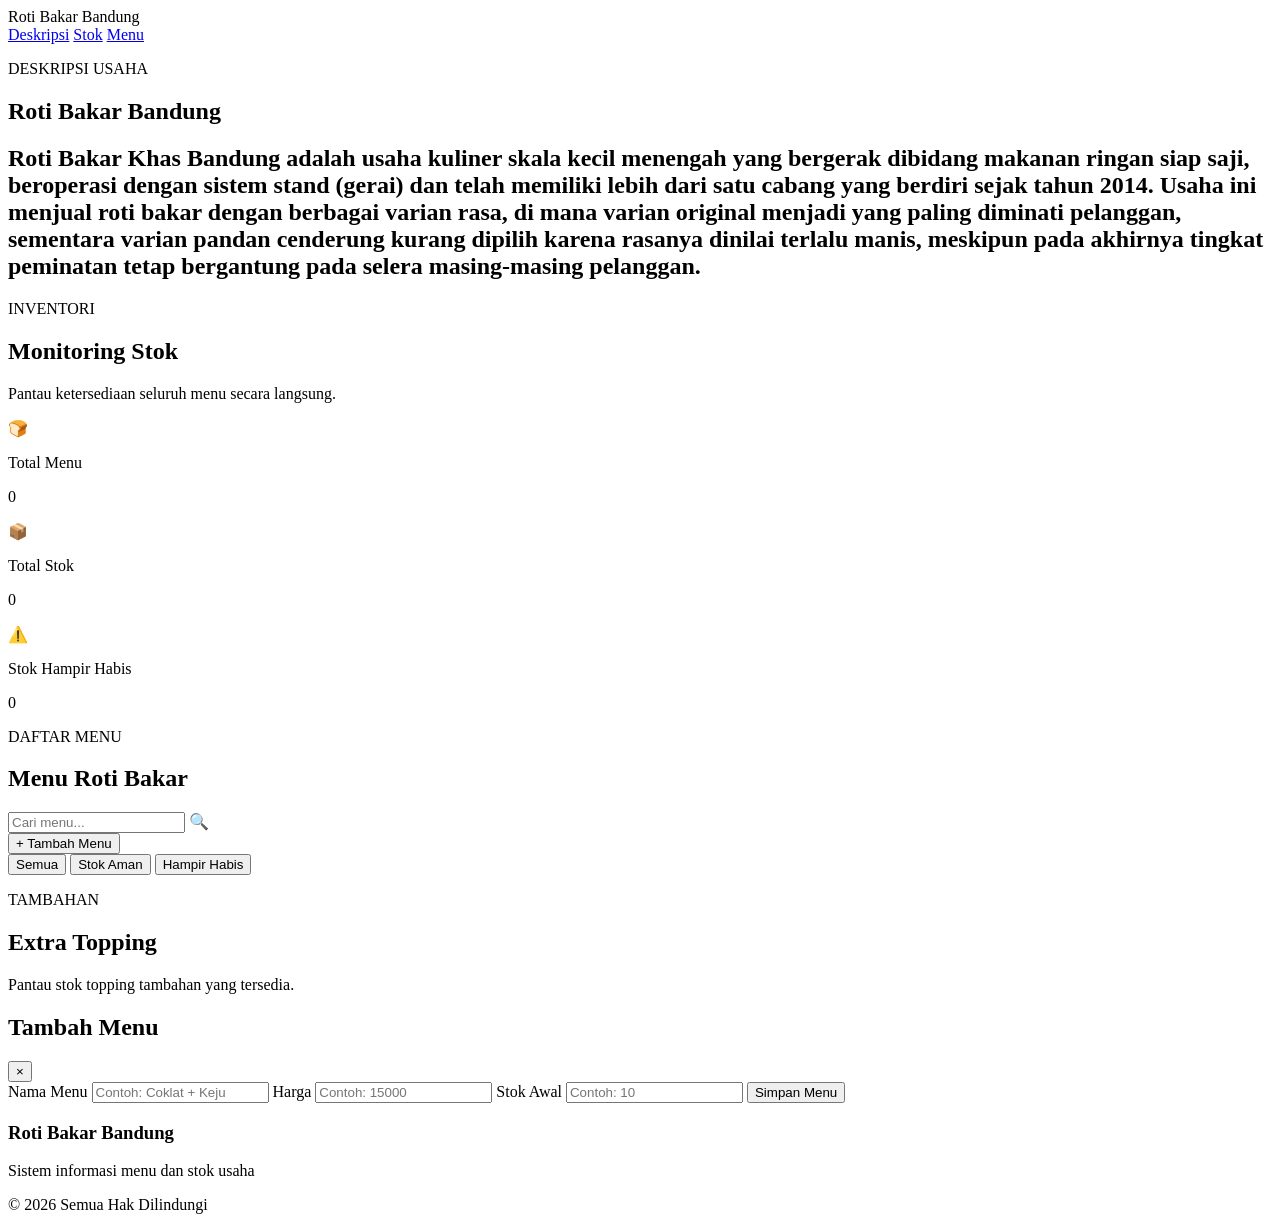
==== index.html @ cfc82fd6 "Rename Index.html to index.html" ====
<!DOCTYPE html>
<html lang="id">

<head>
    <meta charset="UTF-8">
    <meta name="viewport" content="width=device-width, initial-scale=1.0">

    <title>Roti Bakar Bandung - Sistem Stok</title>

    <link rel="stylesheet" href="style.css">
</head>

<body>

    <!-- NAVBAR -->
    <nav class="navbar">

        <div class="logo">
            Roti Bakar Bandung
        </div>

        <div class="nav-menu">
            <a href="#deskripsi">Deskripsi</a>
            <a href="#stok">Stok</a>
            <a href="#menu">Menu</a>
        </div>

    </nav>


    <!-- =========================
         DESKRIPSI USAHA
    ========================== -->

    <section class="intro" id="deskripsi">

        <div class="intro-content">

            <p class="label">
                DESKRIPSI USAHA
            </p>

            <h1>
                Roti Bakar Bandung
            </h1>

            <h2>
                Roti Bakar Khas Bandung adalah usaha kuliner skala kecil menengah yang bergerak dibidang makanan ringan siap saji, beroperasi dengan sistem stand (gerai) dan telah memiliki lebih dari satu cabang yang berdiri sejak tahun 2014. Usaha ini menjual roti bakar dengan berbagai varian rasa, di mana varian original menjadi yang paling diminati pelanggan, sementara varian pandan cenderung kurang dipilih karena rasanya dinilai terlalu manis, meskipun pada akhirnya tingkat peminatan tetap bergantung pada selera masing-masing pelanggan.
            </h2>

            </div>

        </div>

</section>

<main>

        <!-- =========================
             MONITORING STOK
        ========================== -->

        <section
            class="stok-section"
            id="stok">

            <div class="section-header">

                <p class="subjudul">
                    INVENTORI
                </p>

                <h2>
                    Monitoring Stok
                </h2>

                <p class="section-description">
                    Pantau ketersediaan seluruh menu secara langsung.
                </p>

            </div>


            <!-- RINGKASAN -->

            <section class="ringkasan">

                <div class="box">

                    <div class="icon">
                        🍞
                    </div>

                    <div>

                        <p class="judul-box">
                            Total Menu
                        </p>

                        <p id="totalMenu">
                            0
                        </p>

                    </div>

                </div>


                <div class="box">

                    <div class="icon">
                        📦
                    </div>

                    <div>

                        <p class="judul-box">
                            Total Stok
                        </p>

                        <p id="totalStok">
                            0
                        </p>

                    </div>

                </div>


                <div class="box peringatan">

                    <div class="icon">
                        ⚠️
                    </div>

                    <div>

                        <p class="judul-box">
                            Stok Hampir Habis
                        </p>

                        <p id="stokHabis">
                            0
                        </p>

                    </div>

                </div>

            </section>


            <!-- =========================
                 MENU
            ========================== -->

            <section
                class="bagian-menu"
                id="menu">

                <div class="menu-header">

                    <div>

                        <p class="subjudul">
                            DAFTAR MENU
                        </p>

                        <h2>
                            Menu Roti Bakar
                        </h2>

                    </div>


                    <div class="kanan-header">

                        <div class="search-box">

                            <input
                                type="text"
                                id="searchInput"
                                placeholder="Cari menu..."
                            >

                            <span>
                                🔍
                            </span>

                        </div>


                        <button
                            class="btn-tambah"
                            onclick="bukaForm()">

                            + Tambah Menu

                        </button>

                    </div>

                </div>


                <!-- FILTER -->

                <div class="kategori">

                    <button
                        class="kategori-btn aktif"
                        onclick="filterMenu('Semua', this)">

                        Semua

                    </button>


                    <button
                        class="kategori-btn"
                        onclick="filterMenu('Aman', this)">

                        Stok Aman

                    </button>


                    <button
                        class="kategori-btn"
                        onclick="filterMenu('Rendah', this)">

                        Hampir Habis

                    </button>

                </div>


                <!-- DAFTAR MENU -->

                <section id="daftarMenu">
                </section>


                <!-- EXTRA TOPPING -->

                <section class="extra-topping">

    <div class="extra-header">

        <p class="subjudul">
            TAMBAHAN
        </p>

        <h2>
            Extra Topping
        </h2>

        <p class="section-description">
            Pantau stok topping tambahan yang tersedia.
        </p>

    </div>


    <div
        id="extraToppingList"
        class="topping-container">
    </div>

     </section>

    </section>

</section>

</main>


    <!-- =========================
         MODAL TAMBAH MENU
    ========================== -->

    <div
        id="modal"
        class="modal">

        <div class="modal-content">

            <div class="modal-header">

                <h2>
                    Tambah Menu
                </h2>

                <button
                    class="btn-close"
                    onclick="tutupForm()">

                    ×

                </button>

            </div>


            <form id="formMenu">

                <label>
                    Nama Menu
                </label>

                <input
                    type="text"
                    id="namaMenu"
                    placeholder="Contoh: Coklat + Keju"
                    required
                >


                <label>
                    Harga
                </label>

                <input
                    type="number"
                    id="hargaMenu"
                    placeholder="Contoh: 15000"
                    min="0"
                    required
                >


                <label>
                    Stok Awal
                </label>

                <input
                    type="number"
                    id="stokMenu"
                    placeholder="Contoh: 10"
                    min="0"
                    required
                >


                <button
                    type="submit"
                    class="btn-simpan">

                    Simpan Menu

                </button>

            </form>

        </div>

    </div>


    <!-- FOOTER -->

    <footer>

        <h3>
            Roti Bakar Bandung
        </h3>

        <p>
            Sistem informasi menu dan stok usaha
        </p>

        <p class="copyright">
            © 2026 Semua Hak Dilindungi
        </p>

    </footer>


    <script src="script.js"></script>

</body>

</html>
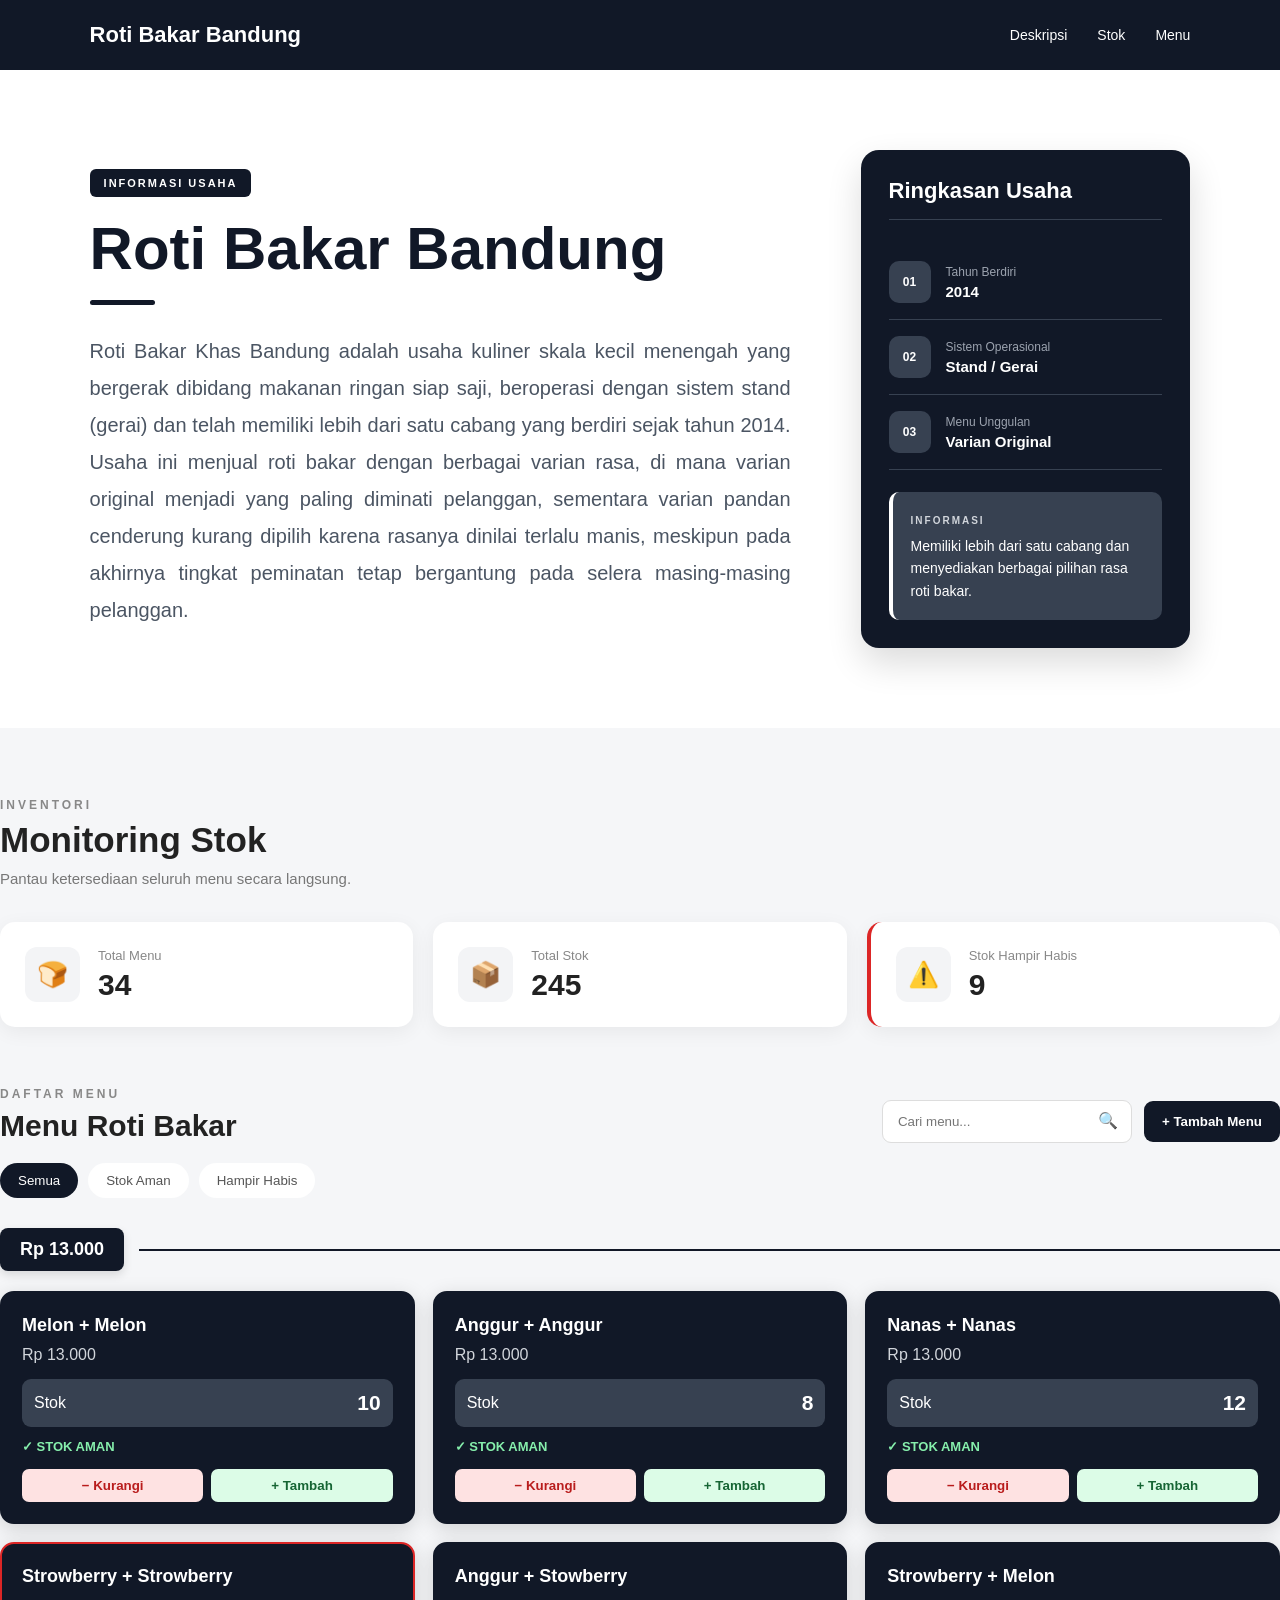
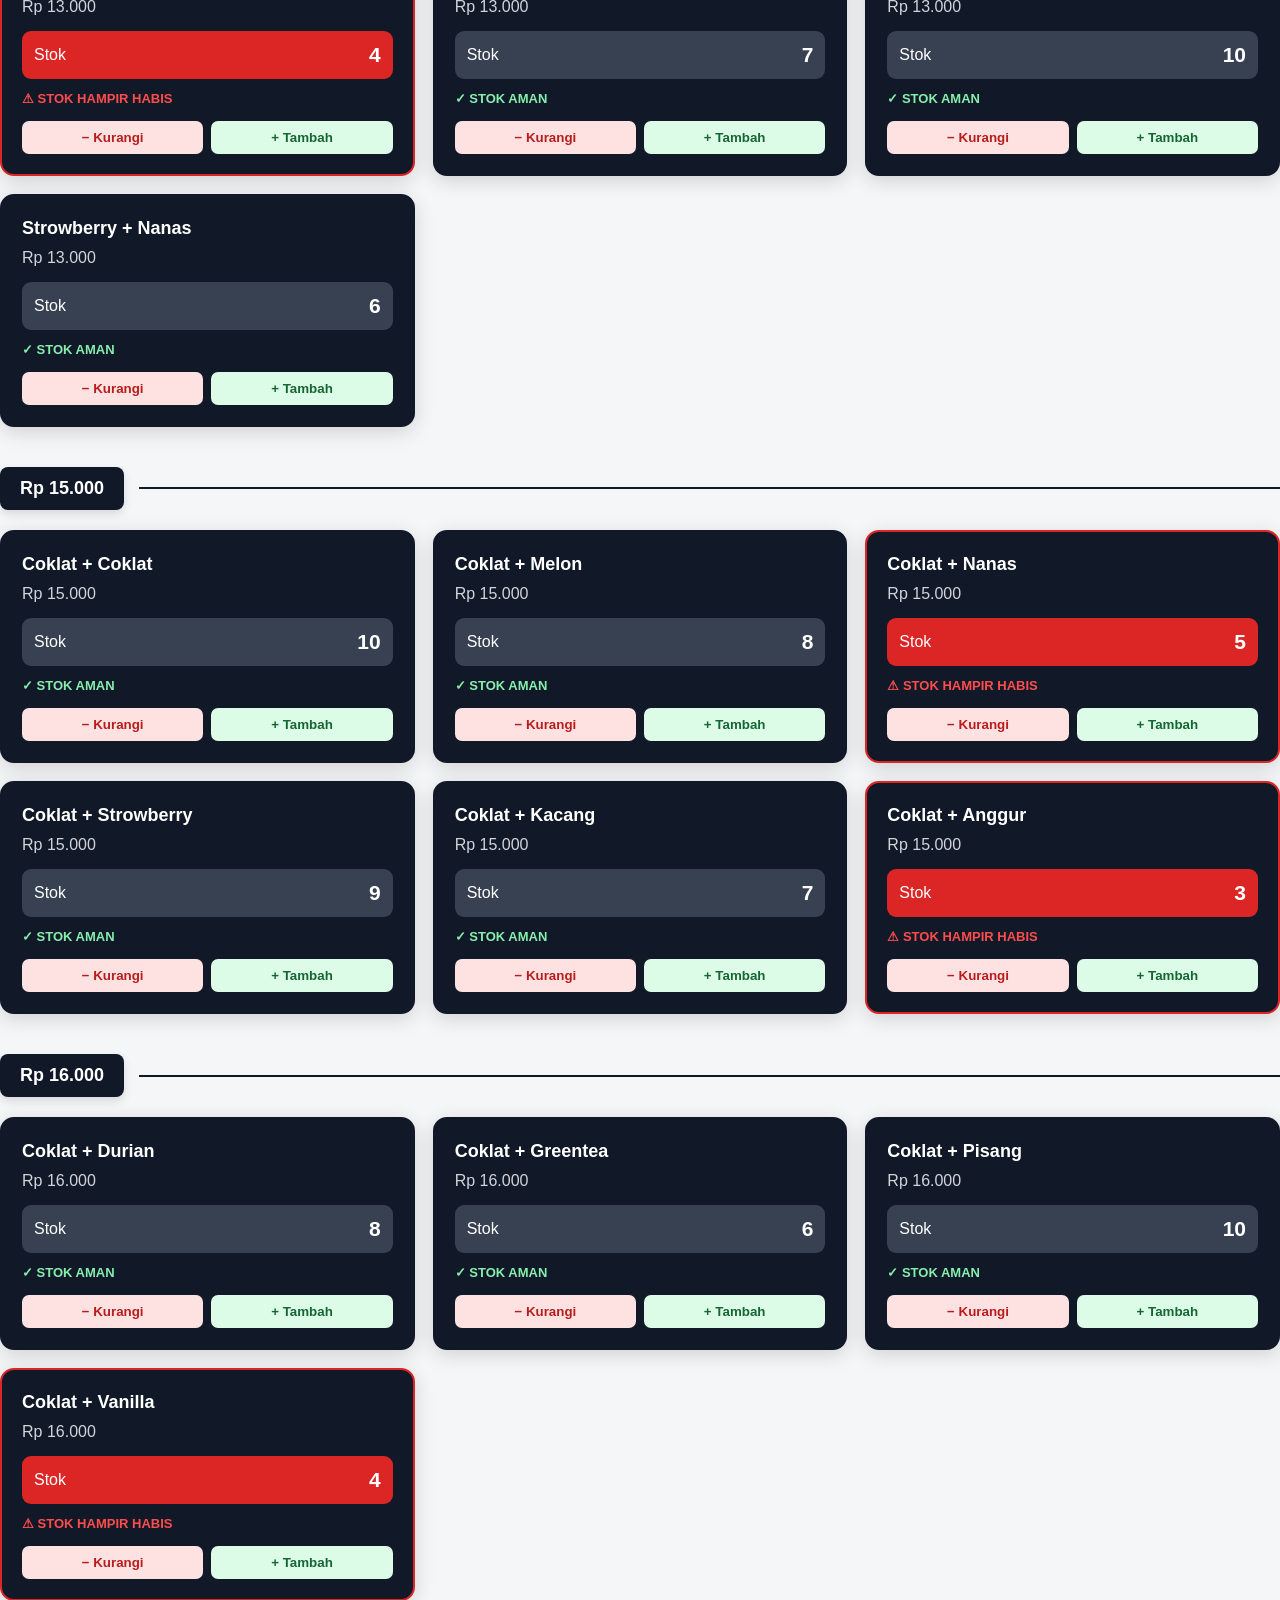
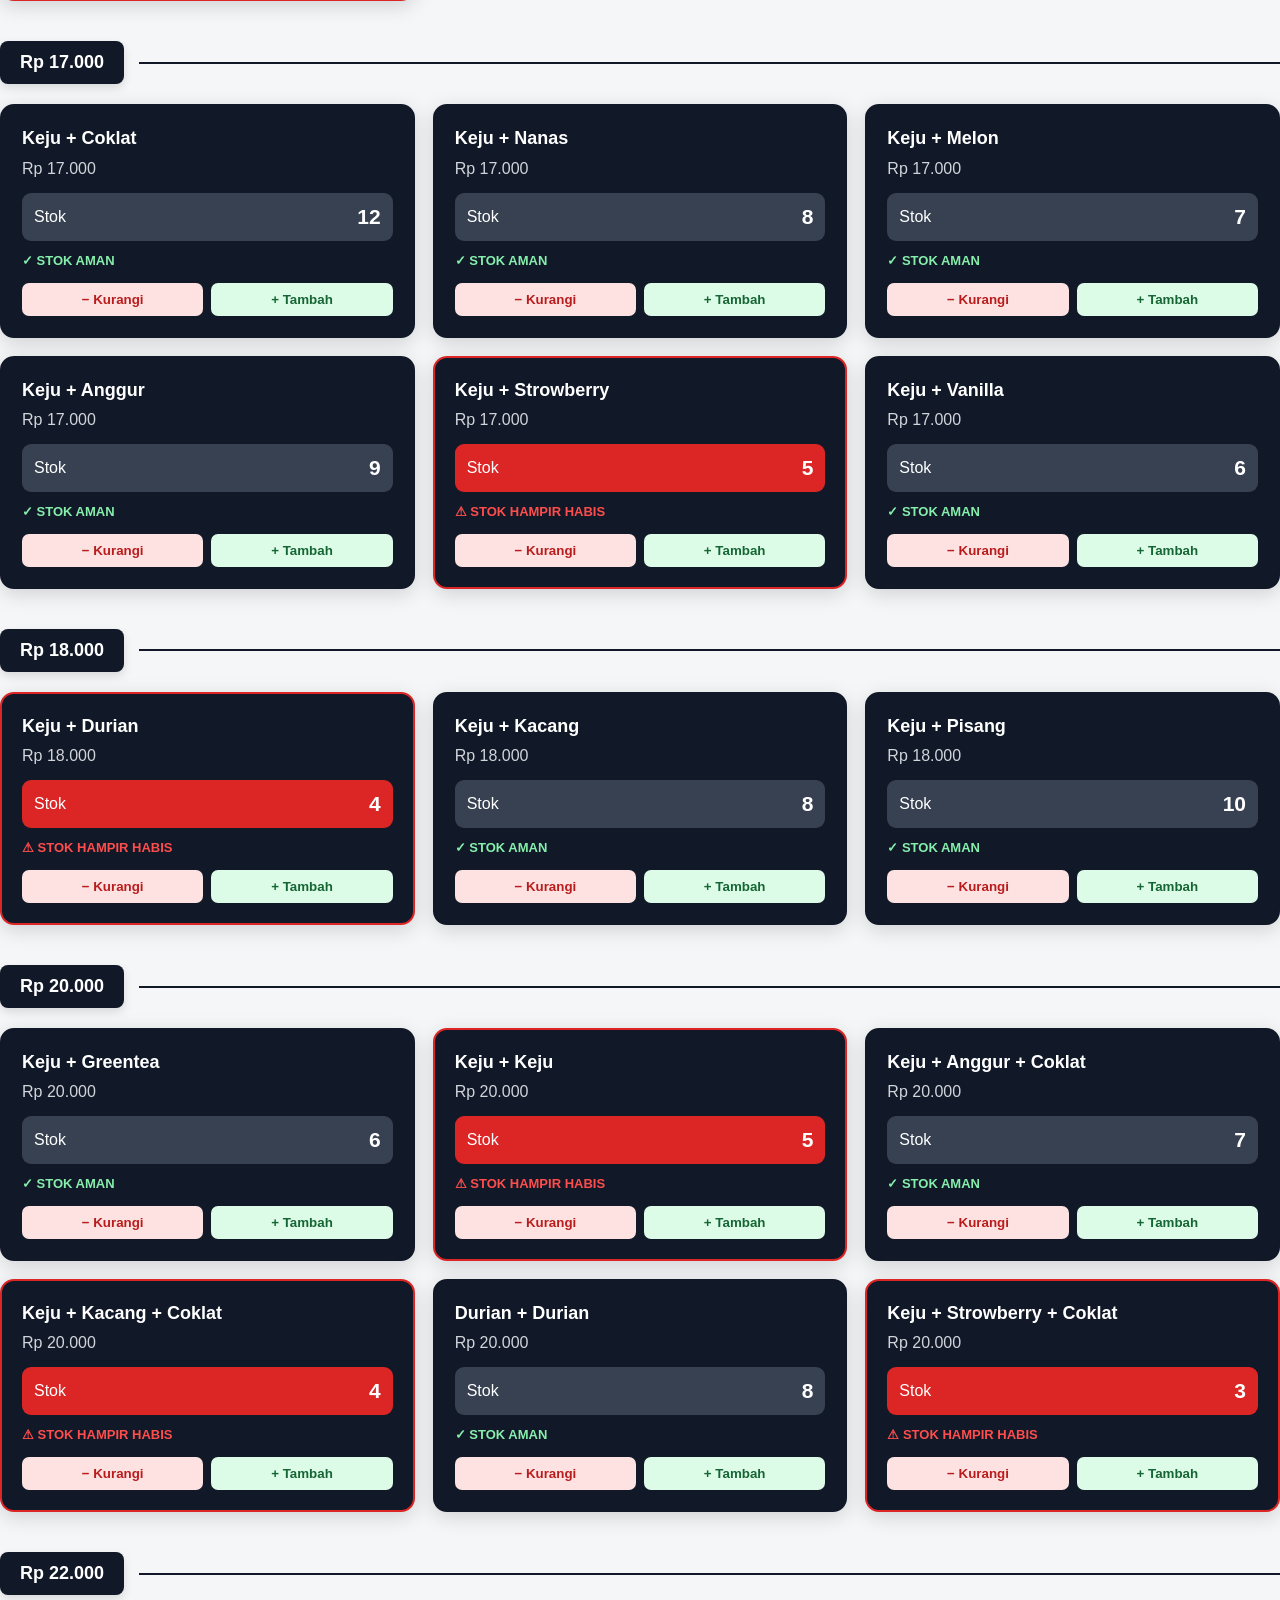
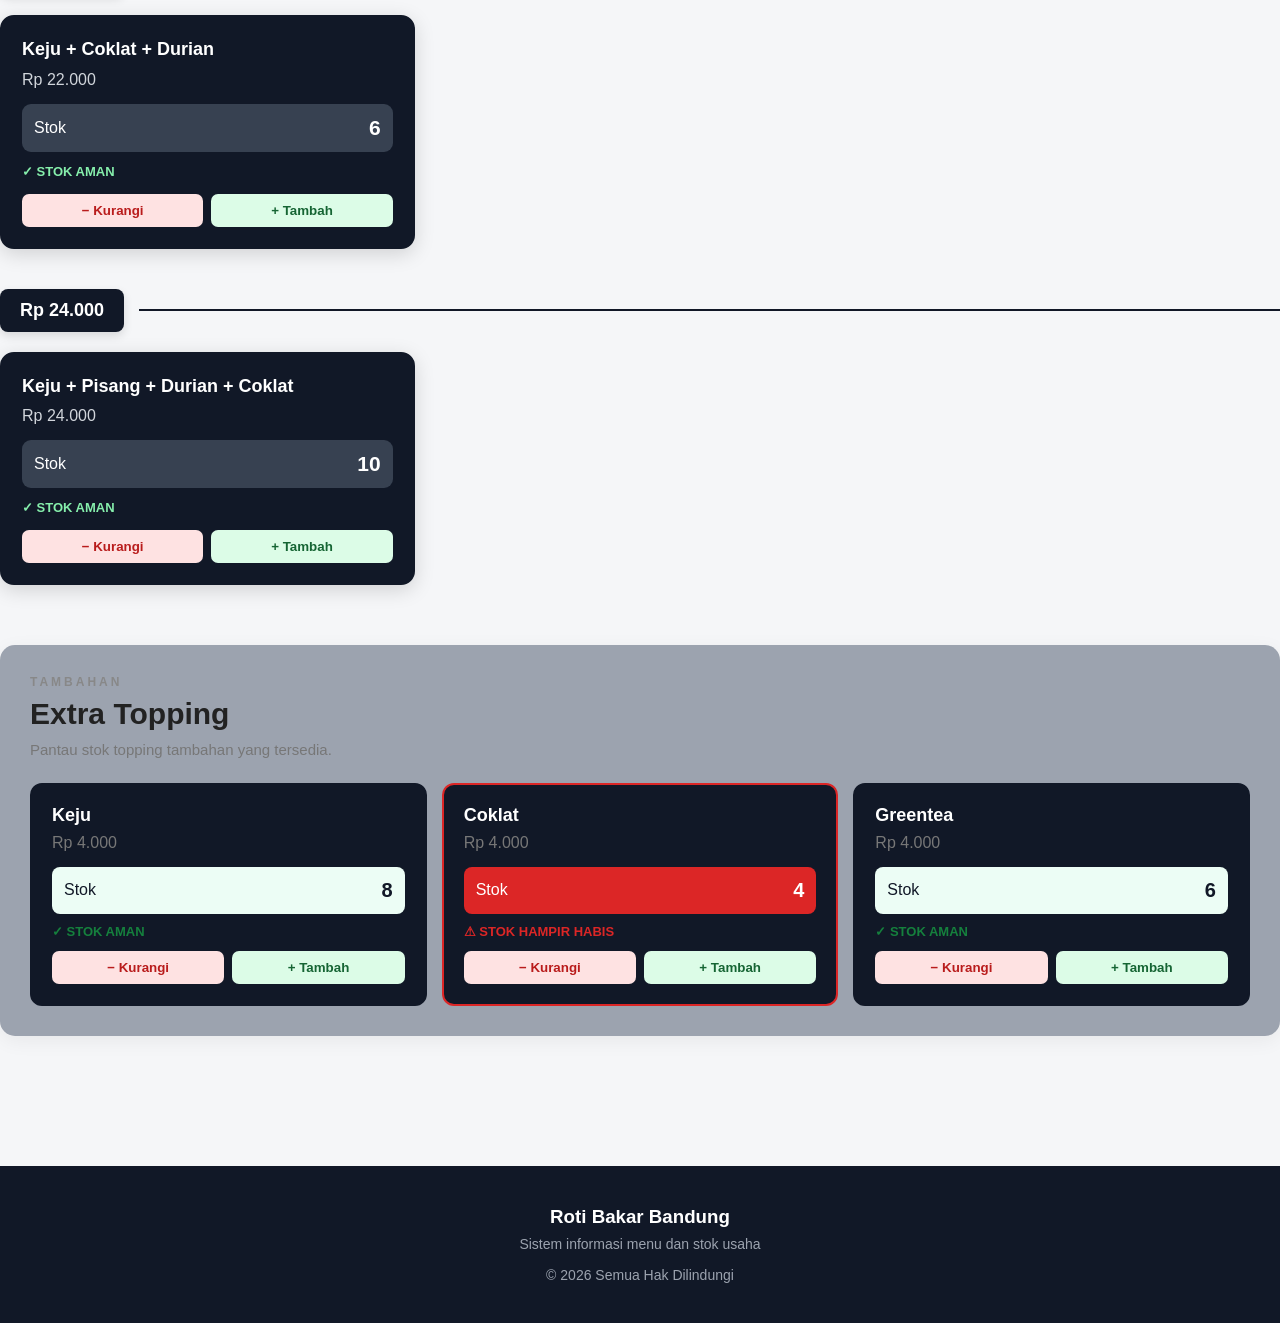
==== commit e4362f71: "Refactor HTML structure and improve layout" ====
--- a/index.html
+++ b/index.html
@@ -31,28 +31,114 @@
     <!-- =========================
          DESKRIPSI USAHA
     ========================== -->
-
-    <section class="intro" id="deskripsi">
-
+<section class="intro" id="deskripsi">
+
+    <div class="intro-wrapper">
+
+        <!-- BAGIAN KIRI -->
         <div class="intro-content">
 
-            <p class="label">
-                DESKRIPSI USAHA
-            </p>
+            <div class="intro-badge">
+                INFORMASI USAHA
+            </div>
 
             <h1>
                 Roti Bakar Bandung
             </h1>
 
-            <h2>
+            <div class="judul-garis"></div>
+
+            <p class="intro-description">
                 Roti Bakar Khas Bandung adalah usaha kuliner skala kecil menengah yang bergerak dibidang makanan ringan siap saji, beroperasi dengan sistem stand (gerai) dan telah memiliki lebih dari satu cabang yang berdiri sejak tahun 2014. Usaha ini menjual roti bakar dengan berbagai varian rasa, di mana varian original menjadi yang paling diminati pelanggan, sementara varian pandan cenderung kurang dipilih karena rasanya dinilai terlalu manis, meskipun pada akhirnya tingkat peminatan tetap bergantung pada selera masing-masing pelanggan.
-            </h2>
-
-            </div>
+            </p>
 
         </div>
 
+
+        <!-- BAGIAN KANAN -->
+        <div class="info-usaha">
+
+            <div class="info-title">
+                Ringkasan Usaha
+            </div>
+
+
+            <div class="info-item">
+
+                <div class="info-icon">
+                    01
+                </div>
+
+                <div>
+                    <span class="info-label">
+                        Tahun Berdiri
+                    </span>
+
+                    <strong>
+                        2014
+                    </strong>
+                </div>
+
+            </div>
+
+
+            <div class="info-item">
+
+                <div class="info-icon">
+                    02
+                </div>
+
+                <div>
+                    <span class="info-label">
+                        Sistem Operasional
+                    </span>
+
+                    <strong>
+                        Stand / Gerai
+                    </strong>
+                </div>
+
+            </div>
+
+
+            <div class="info-item">
+
+                <div class="info-icon">
+                    03
+                </div>
+
+                <div>
+                    <span class="info-label">
+                        Menu Unggulan
+                    </span>
+
+                    <strong>
+                        Varian Original
+                    </strong>
+                </div>
+
+            </div>
+
+
+            <div class="highlight-usaha">
+
+                <span>
+                    INFORMASI
+                </span>
+
+                <p>
+                    Memiliki lebih dari satu cabang dan menyediakan berbagai pilihan rasa roti bakar.
+                </p>
+
+            </div>
+
+        </div>
+
+    </div>
+
 </section>
+ 
+
 
 <main>
 
--- a/style.css
+++ b/style.css
@@ -0,0 +1,1100 @@
+* {
+    margin: 0;
+    padding: 0;
+    box-sizing: border-box;
+    font-family: Arial, sans-serif;
+}
+
+html {
+    scroll-behavior: smooth;
+}
+
+body {
+    background-color: #f5f6f8;
+    color: #222;
+}
+
+/* =========================
+   NAVBAR
+========================= */
+.navbar {
+    height: 70px;
+
+    background-color: #111827;
+
+    display: flex;
+    align-items: center;
+    justify-content: space-between;
+
+    padding: 0 7%;
+
+    position: sticky;
+    top: 0;
+
+    z-index: 1000;
+}
+.logo {
+    color: white;
+
+    font-size: 22px;
+
+    font-weight: bold;
+}
+.nav-menu {
+    display: flex;
+
+    gap: 30px;
+}
+.nav-menu a {
+    color: white;
+
+    text-decoration: none;
+
+    font-size: 14px;
+}
+.nav-menu a:hover {
+    opacity: 0.7;
+}
+
+/* =========================
+   DESKRIPSI
+========================= */
+.intro {
+    min-height: 650px;
+
+    display: flex;
+
+    align-items: center;
+
+    padding: 80px 8%;
+
+    background-color: white;
+}
+.intro-content {
+    max-width: 1050px;
+
+    margin: auto;
+}
+.label {
+    font-size: 12px;
+
+    letter-spacing: 4px;
+
+    color: #888;
+
+    font-weight: bold;
+
+    margin-bottom: 18px;
+}
+.intro h1 {
+    font-size: 55px;
+
+    color: #111827;
+
+    margin-bottom: 30px;
+}
+.intro h2 {
+    max-width: 1000px;
+
+    font-size: 20px;
+
+    line-height: 1.8;
+
+    font-weight: normal;
+
+    color: #555;
+}
+
+/* =========================
+   STOK
+========================= */
+.stok-section {
+    padding: 70px 0;
+}
+.section-header {
+    margin-bottom: 35px;
+}
+.subjudul {
+    color: #888;
+
+    font-size: 12px;
+
+    letter-spacing: 3px;
+
+    font-weight: bold;
+
+    margin-bottom: 8px;
+}
+.section-header h2 {
+    font-size: 35px;
+
+    margin-bottom: 10px;
+}
+.section-description {
+    color: #777;
+
+    font-size: 15px;
+}
+
+
+/* =========================
+   RINGKASAN
+========================= */
+.ringkasan {
+    display: grid;
+
+    grid-template-columns: repeat(3, 1fr);
+
+    gap: 20px;
+
+    margin-bottom: 60px;
+}
+.box {
+    background-color: white;
+
+    padding: 25px;
+
+    border-radius: 15px;
+
+    display: flex;
+
+    align-items: center;
+
+    gap: 18px;
+
+    box-shadow: 0 5px 20px rgba(0, 0, 0, 0.06);
+
+    transition: 0.3s;
+}
+.box:hover {
+    transform: translateY(-5px);
+}
+.icon {
+    width: 55px;
+    height: 55px;
+
+    display: flex;
+
+    align-items: center;
+    justify-content: center;
+
+    background-color: #f3f4f6;
+
+    border-radius: 12px;
+
+    font-size: 25px;
+}
+.judul-box {
+    color: #888;
+
+    font-size: 13px;
+
+    margin-bottom: 5px;
+}
+.box p:last-child {
+    font-size: 30px;
+
+    font-weight: bold;
+}
+.box.peringatan {
+    border-left: 4px solid #dc2626;
+}
+
+/* =========================
+   MENU HEADER
+========================= */
+.bagian-menu {
+    margin-top: 20px;
+}
+.menu-header {
+    display: flex;
+
+    align-items: end;
+
+    justify-content: space-between;
+
+    margin-bottom: 20px;
+}
+.menu-header h2 {
+    font-size: 30px;
+}
+.kanan-header {
+    display: flex;
+
+    align-items: center;
+
+    gap: 12px;
+}
+
+/* =========================
+   SEARCH
+========================= */
+.search-box {
+    position: relative;
+
+    width: 250px;
+}
+.search-box input {
+    width: 100%;
+
+    padding: 13px 40px 13px 15px;
+
+    background-color: white;
+
+    border: 1px solid #ddd;
+
+    border-radius: 9px;
+
+    outline: none;
+}
+.search-box span {
+    position: absolute;
+
+    right: 14px;
+
+    top: 11px;
+}
+
+/* =========================
+   TOMBOL
+========================= */
+.btn-tambah {
+    border: none;
+
+    background-color: #111827;
+
+    color: white;
+
+    padding: 13px 18px;
+
+    border-radius: 9px;
+
+    cursor: pointer;
+
+    font-weight: bold;
+}
+.btn-tambah:hover {
+    background-color: #374151;
+}
+
+/* =========================
+   FILTER
+========================= */
+.kategori {
+    display: flex;
+
+    gap: 10px;
+
+    margin-bottom: 30px;
+}
+.kategori-btn {
+    border: none;
+
+    background-color: white;
+
+    color: #555;
+
+    padding: 10px 18px;
+
+    border-radius: 20px;
+
+    cursor: pointer;
+}
+.kategori-btn.aktif {
+    background-color: #111827;
+
+    color: white;
+}
+
+/* =========================
+   GRUP HARGA
+========================= */
+.price-group {
+    margin-bottom: 40px;
+}
+
+/* =========================
+   PEMBATAS HARGA
+========================= */
+.price-title {
+    display: flex;
+
+    align-items: center;
+
+    gap: 15px;
+
+    margin-bottom: 20px;
+
+    width: 100%;
+}
+
+/* BLOK HITAM HARGA */
+
+.price-badge {
+    background-color: #111827;
+
+    color: white;
+
+    padding: 11px 20px;
+
+    border-radius: 8px;
+
+    font-size: 18px;
+
+    font-weight: bold;
+
+    white-space: nowrap;
+
+    box-shadow: 0 4px 10px rgba(0, 0, 0, 0.12);
+}
+
+/* GARIS DI SAMPING */
+
+.price-line {
+    height: 2px;
+
+    flex: 1;
+
+    background-color: #111827;
+}
+
+/* =========================
+   CARD MENU
+========================= */
+.menu-container {
+    display: grid;
+
+    grid-template-columns: repeat(3, 1fr);
+
+    gap: 18px;
+}
+.menu {
+    background-color: #111827;
+
+    color: white;
+
+    border: 2px solid #111827;
+
+    border-radius: 14px;
+
+    padding: 20px;
+
+    box-shadow: 0 5px 20px rgba(0, 0, 0, 0.15);
+
+    transition: 0.3s;
+}
+.menu:hover {
+    transform: translateY(-4px);
+
+    box-shadow: 0 10px 25px rgba(0, 0, 0, 0.2);
+}
+.menu:hover {
+    transform: translateY(-4px);
+
+    box-shadow: 0 10px 25px rgba(0, 0, 0, 0.2);
+}
+.menu:hover {
+    transform: translateY(-4px);
+}
+.menu h3 {
+    font-size: 18px;
+
+    margin-bottom: 8px;
+
+    line-height: 1.4;
+}
+.harga {
+    color: #d1d5db;
+
+    margin-bottom: 15px;
+}
+.stok {
+    display: flex;
+
+    align-items: center;
+
+    justify-content: space-between;
+
+    padding: 12px;
+
+    border-radius: 9px;
+
+    background-color: #374151;
+
+    color: white;
+
+    margin-bottom: 12px;
+}
+.stok strong {
+    font-size: 21px;
+}
+.stok strong {
+    font-size: 21px;
+}
+.status {
+    color: #86efac;
+
+    font-size: 13px;
+
+    font-weight: bold;
+
+    margin-bottom: 15px;
+}
+
+/* =========================
+   STOK MERAH
+========================= */
+.menu.merah {
+    background-color: #111827;
+    color: white;
+
+    border-color: #dc2626;
+}
+.menu.merah .stok {
+    background-color: #dc2626;
+    color: white;
+}
+.menu.merah .status {
+    color: #ff4d4d;
+}
+
+/* =========================
+   TOMBOL STOK
+========================= */
+.tombol {
+    display: flex;
+
+    gap: 8px;
+}
+.tombol button {
+    flex: 1;
+
+    border: none;
+
+    padding: 9px;
+
+    border-radius: 7px;
+
+    cursor: pointer;
+
+    font-weight: bold;
+}
+.kurang {
+    background-color: #fee2e2;
+
+    color: #b91c1c;
+}
+.tambah {
+    background-color: #dcfce7;
+
+    color: #166534;
+}
+
+/* =========================
+   EXTRA TOPPING
+========================= */
+.extra-topping {
+    margin-top: 60px;
+
+    padding: 30px;
+
+    background-color: #9ca3af;
+
+    border-radius: 15px;
+
+    box-shadow: 0 5px 20px rgba(0, 0, 0, 0.06);
+}
+.extra-header {
+    margin-bottom: 25px;
+}
+.extra-header h2 {
+    font-size: 30px;
+
+    margin-bottom: 10px;
+}
+
+/* =========================
+   TOPPING CONTAINER
+========================= */
+.topping-container {
+    display: grid;
+
+    grid-template-columns: repeat(3, 1fr);
+
+    gap: 15px;
+}
+
+/* =========================
+   TOPPING CARD
+========================= */
+.topping-card {
+    background-color: #111827;
+
+    color: #111827;
+
+    padding: 20px;
+
+    border-radius: 12px;
+
+    border: 2px solid #111827;
+}
+.topping-card:hover {
+    transform: translateY(-3px);
+}
+.topping-nama {
+    font-size: 18px;
+
+    font-weight: bold;
+
+    margin-bottom: 8px;
+
+    color: white;
+}
+.topping-harga {
+    color: #777;
+
+    margin-bottom: 15px;
+}
+
+/* =========================
+   STOK TOPPING
+========================= */
+.topping-stok {
+    display: flex;
+
+    justify-content: space-between;
+
+    align-items: center;
+
+    padding: 12px;
+
+    background-color: #ecfdf5;
+
+    border-radius: 8px;
+
+    margin-bottom: 10px;
+}
+.topping-stok strong {
+    font-size: 20px;
+}
+
+/* =========================
+   TOPPING AMAN
+========================= */
+.topping-status {
+    color: #15803d;
+
+    font-size: 13px;
+
+    font-weight: bold;
+
+    margin-bottom: 12px;
+}
+
+/* =========================
+   TOPPING HAMPIR HABIS
+========================= */
+.topping-card.merah {
+    background-color: #111827;
+
+    border-color: #dc2626;
+}
+.topping-card.merah .topping-stok {
+    background-color: #dc2626;
+
+    color: white;
+}
+.topping-card.merah .topping-status {
+    color: #dc2626;
+}
+
+/* =========================
+   TOMBOL TOPPING
+========================= */
+.topping-tombol {
+    display: flex;
+
+    gap: 8px;
+}
+.topping-tombol button {
+    flex: 1;
+
+    border: none;
+
+    padding: 9px;
+
+    border-radius: 7px;
+
+    cursor: pointer;
+
+    font-weight: bold;
+}
+.topping-kurang {
+    background-color: #fee2e2;
+
+    color: #b91c1c;
+}
+.topping-tambah {
+    background-color: #dcfce7;
+
+    color: #166534;
+}
+@media (max-width: 700px) {
+
+    .topping-container {
+        grid-template-columns: 1fr;
+    }
+
+}
+
+/* =========================
+   MODAL
+========================= */
+.modal {
+    display: none;
+
+    position: fixed;
+
+    inset: 0;
+
+    z-index: 2000;
+
+    background-color: rgba(0, 0, 0, 0.55);
+
+    align-items: center;
+
+    justify-content: center;
+
+    padding: 20px;
+}
+.modal.aktif {
+    display: flex;
+}
+.modal-content {
+    background-color: white;
+
+    width: 100%;
+
+    max-width: 480px;
+
+    border-radius: 15px;
+
+    padding: 25px;
+}
+.modal-header {
+    display: flex;
+
+    justify-content: space-between;
+
+    align-items: center;
+
+    margin-bottom: 20px;
+}
+.btn-close {
+    background: none;
+
+    border: none;
+
+    font-size: 28px;
+
+    cursor: pointer;
+}
+#formMenu {
+    display: flex;
+
+    flex-direction: column;
+}
+#formMenu label {
+    margin-top: 12px;
+
+    margin-bottom: 7px;
+
+    font-size: 14px;
+
+    font-weight: bold;
+}
+#formMenu input {
+    padding: 12px;
+
+    border: 1px solid #ddd;
+
+    border-radius: 8px;
+}
+.btn-simpan {
+    margin-top: 20px;
+
+    padding: 13px;
+
+    background-color: #111827;
+
+    color: white;
+
+    border: none;
+
+    border-radius: 8px;
+
+    cursor: pointer;
+
+    font-weight: bold;
+}
+
+/* =========================
+   FOOTER
+========================= */
+footer {
+    background-color: #111827;
+
+    color: white;
+
+    text-align: center;
+
+    padding: 40px;
+
+    margin-top: 60px;
+}
+footer h3 {
+    margin-bottom: 8px;
+}
+footer p {
+    color: #9ca3af;
+
+    font-size: 14px;
+}
+.copyright {
+    margin-top: 15px;
+}
+
+/* =========================
+   RESPONSIVE
+========================= */
+@media (max-width: 900px) {
+
+    .menu-container {
+        grid-template-columns: repeat(2, 1fr);
+    }
+
+    .ringkasan {
+        grid-template-columns: 1fr;
+    }
+
+    .topping-container {
+        grid-template-columns: 1fr;
+    }
+
+    .intro h1 {
+        font-size: 42px;
+    }
+
+}
+@media (max-width: 700px) {
+
+    .nav-menu {
+        display: none;
+    }
+
+    .intro {
+        min-height: auto;
+
+        padding: 70px 7%;
+    }
+
+    .intro h1 {
+        font-size: 35px;
+    }
+
+    .intro h2 {
+        font-size: 17px;
+    }
+
+    .menu-container {
+        grid-template-columns: 1fr;
+    }
+
+    .menu-header {
+        flex-direction: column;
+
+        align-items: stretch;
+
+        gap: 15px;
+    }
+
+    .kanan-header {
+        flex-direction: column;
+
+        align-items: stretch;
+    }
+
+    .search-box {
+        width: 100%;
+    }
+
+}
+
+/* =========================
+   INTRO UI / UX
+========================= */
+
+.intro {
+    min-height: 650px;
+
+    background-color: #ffffff;
+
+    padding: 80px 7%;
+
+    display: flex;
+
+    align-items: center;
+}
+
+
+.intro-wrapper {
+    width: 100%;
+
+    max-width: 1250px;
+
+    margin: auto;
+
+    display: grid;
+
+    grid-template-columns: 1.7fr 0.8fr;
+
+    gap: 70px;
+
+    align-items: center;
+}
+
+
+/* =========================
+   BAGIAN KIRI
+========================= */
+
+.intro-content {
+    max-width: 850px;
+}
+
+
+.intro-badge {
+    display: inline-block;
+
+    background-color: #111827;
+
+    color: white;
+
+    padding: 8px 14px;
+
+    border-radius: 6px;
+
+    font-size: 11px;
+
+    font-weight: bold;
+
+    letter-spacing: 2px;
+
+    margin-bottom: 20px;
+}
+
+
+.intro h1 {
+    font-size: 60px;
+
+    line-height: 1.05;
+
+    color: #111827;
+
+    margin-bottom: 20px;
+}
+
+
+.judul-garis {
+    width: 65px;
+
+    height: 5px;
+
+    background-color: #111827;
+
+    border-radius: 5px;
+
+    margin-bottom: 28px;
+}
+
+
+.intro-description {
+    font-size: 20px;
+
+    line-height: 1.85;
+
+    color: #4b5563;
+
+    text-align: justify;
+}
+
+
+/* =========================
+   KARTU INFORMASI
+========================= */
+
+.info-usaha {
+    background-color: #111827;
+
+    color: white;
+
+    border-radius: 18px;
+
+    padding: 28px;
+
+    box-shadow:
+        0 15px 35px rgba(0, 0, 0, 0.14);
+}
+
+
+.info-title {
+    font-size: 22px;
+
+    font-weight: bold;
+
+    margin-bottom: 25px;
+
+    padding-bottom: 15px;
+
+    border-bottom: 1px solid #374151;
+}
+
+
+/* =========================
+   INFO ITEM
+========================= */
+
+.info-item {
+    display: flex;
+
+    align-items: center;
+
+    gap: 15px;
+
+    padding: 16px 0;
+
+    border-bottom: 1px solid #374151;
+}
+
+
+.info-icon {
+    width: 42px;
+
+    height: 42px;
+
+    display: flex;
+
+    align-items: center;
+
+    justify-content: center;
+
+    background-color: #374151;
+
+    border-radius: 10px;
+
+    font-size: 12px;
+
+    font-weight: bold;
+}
+
+
+.info-item div:last-child {
+    display: flex;
+
+    flex-direction: column;
+
+    gap: 4px;
+}
+
+
+.info-label {
+    color: #9ca3af;
+
+    font-size: 12px;
+}
+
+
+.info-item strong {
+    font-size: 15px;
+
+    color: white;
+}
+
+
+/* =========================
+   HIGHLIGHT
+========================= */
+
+.highlight-usaha {
+    margin-top: 22px;
+
+    padding: 18px;
+
+    background-color: #374151;
+
+    border-radius: 10px;
+
+    border-left: 4px solid white;
+}
+
+
+.highlight-usaha span {
+    font-size: 10px;
+
+    letter-spacing: 2px;
+
+    color: #d1d5db;
+
+    font-weight: bold;
+}
+
+
+.highlight-usaha p {
+    margin-top: 7px;
+
+    color: white;
+
+    font-size: 14px;
+
+    line-height: 1.6;
+}
+
+/* =========================
+   HandPhone
+========================= */
+@media (max-width: 900px) {
+
+    .intro-wrapper {
+        grid-template-columns: 1fr;
+
+        gap: 40px;
+    }
+
+    .intro h1 {
+        font-size: 45px;
+    }
+
+    .intro-description {
+        font-size: 18px;
+    }
+
+}
+
+
+@media (max-width: 600px) {
+
+    .intro {
+        padding: 60px 6%;
+    }
+
+    .intro h1 {
+        font-size: 36px;
+    }
+
+    .intro-description {
+        font-size: 16px;
+
+        text-align: left;
+    }
+
+}
